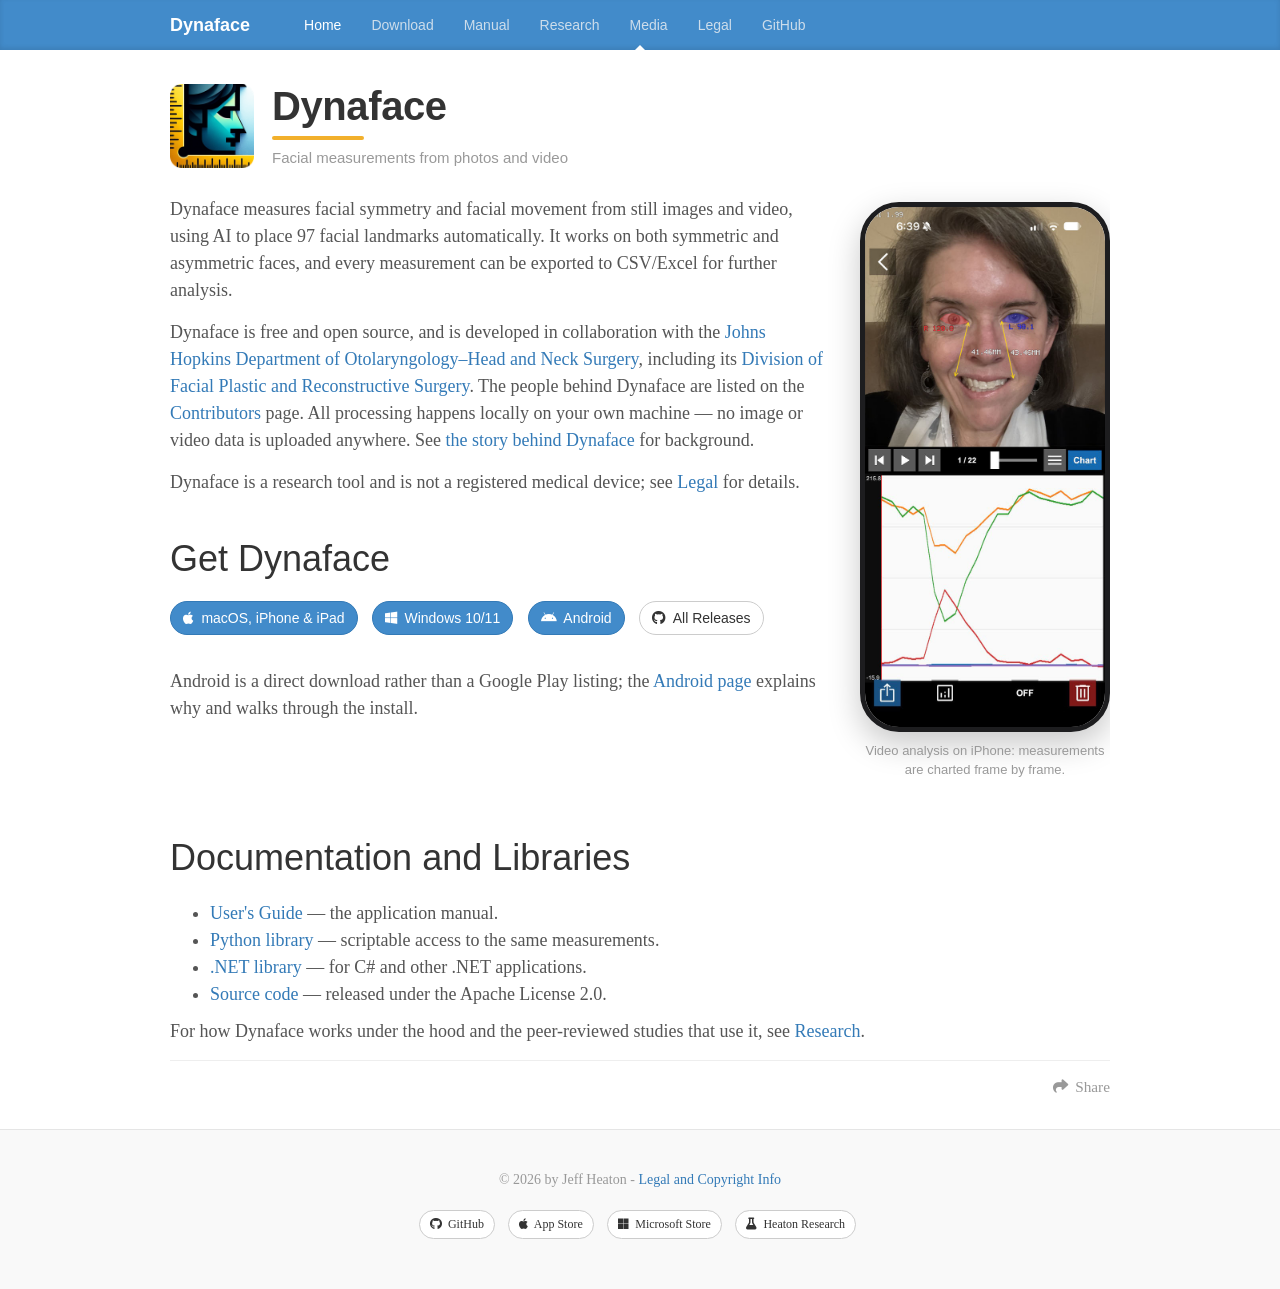
==== index.html @ 9b697000 "Deploy from hexo-dynaface jeffheaton/hexo-dynaface@c215b3b93eabadeb745409469013b3122d2bb8eb" ====
<!DOCTYPE html>
<html lang="en">
<head>
  <meta charset="utf-8">
  
  <title>Dynaface</title>
  <meta name="viewport" content="width=device-width, initial-scale=1">
  
  <meta name="description" content="Dynaface          Facial measurements from photos and video                     Video analysis on iPhone: measurements are charted frame by frame.    Dynaface measures facial symmetry and">
<meta property="og:type" content="website">
<meta property="og:title" content="Dynaface">
<meta property="og:url" content="https://www.dynaface.org/index.html">
<meta property="og:site_name" content="Dynaface">
<meta property="og:description" content="Dynaface          Facial measurements from photos and video                     Video analysis on iPhone: measurements are charted frame by frame.    Dynaface measures facial symmetry and">
<meta property="og:locale">
<meta property="og:image" content="https://www.dynaface.org/dynaface-title.jpg">
<meta property="article:published_time" content="2026-09-23T17:21:45.713Z">
<meta property="article:modified_time" content="2026-09-23T17:21:45.713Z">
<meta property="article:author" content="Jeff Heaton">
<meta name="twitter:card" content="summary">
<meta name="twitter:image" content="https://www.dynaface.org/dynaface-title.jpg">
<meta name="twitter:creator" content="@jeffheaton">
  
  
    
    <link rel="icon" href="/favicon.ico" sizes="any">
    <link rel="icon" type="image/png" sizes="32x32" href="/favicon-32x32.png">
    <link rel="icon" type="image/png" sizes="16x16" href="/favicon-16x16.png">
    <link rel="apple-touch-icon" sizes="180x180" href="/apple-touch-icon.png">
  
  
    <link rel="preconnect" href="https://fonts.googleapis.com">
    <link rel="preconnect" href="https://fonts.gstatic.com" crossorigin>
    <link href="https://fonts.googleapis.com/css?family=Source+Code+Pro&display=swap" rel="stylesheet">
  

  <meta name="theme-color" content="#428bca">
  
<script type="application/ld+json">{"@context":"https://schema.org","@graph":[{"@type":"WebSite","@id":"https://www.dynaface.org/#website","name":"Dynaface","url":"https://www.dynaface.org/","publisher":{"@id":"https://www.dynaface.org/#person"}},{"@type":"SoftwareApplication","@id":"https://www.dynaface.org/#software","name":"Dynaface","url":"https://www.dynaface.org/","applicationCategory":"HealthApplication","operatingSystem":"macOS, iOS, iPadOS, Windows 10, Windows 11","license":"https://www.apache.org/licenses/LICENSE-2.0","author":{"@id":"https://www.dynaface.org/#person"},"offers":{"@type":"Offer","price":"0","priceCurrency":"USD"},"sameAs":["https://github.com/jeffheaton/dynaface","https://apps.apple.com/us/app/dynaface/id6475224118","https://apps.microsoft.com/detail/9ng0gpsmktb2"]},{"@type":"Person","@id":"https://www.dynaface.org/#person","name":"Jeff Heaton","url":"https://www.heatonresearch.com/","jobTitle":"Computer Scientist","sameAs":["https://github.com/jeffheaton","https://www.linkedin.com/in/jeffheaton","https://scholar.google.com/citations?user=1jPGeg4AAAAJ"]}]}</script>

  
<link rel="stylesheet" href="/vendor/fontawesome/css/all.min.css">


  
  

  

  
<link rel="stylesheet" href="/css/styles.css">

  

<meta name="generator" content="Hexo 5.4.2"></head>

<body>
  <nav class="navbar navbar-inverse">
  <div class="container">
    <!-- Brand and toggle get grouped for better mobile display -->
    <div class="navbar-header">
      <button type="button" class="navbar-toggle collapsed" data-target="#main-menu-navbar" aria-controls="main-menu-navbar" aria-expanded="false" aria-label="Toggle navigation">
        <span class="sr-only">Toggle navigation</span>
        <span class="icon-bar"></span>
        <span class="icon-bar"></span>
        <span class="icon-bar"></span>
      </button>
      
        <a class="navbar-brand" href="/">Dynaface</a>
      
    </div>

    <!-- Collect the nav links, forms, and other content for toggling -->
    <div class="collapse navbar-collapse" id="main-menu-navbar">
      <ul class="nav navbar-nav">
        
          <li><a class="active"
                 href="/">Home</a></li>
        
          <li><a class=""
                 href="/#download">Download</a></li>
        
          <li><a class=""
                 target="_blank" rel="noopener" href="https://github.com/jeffheaton/dynaface/blob/main/dynaface-app/manual.md">Manual</a></li>
        
          <li><a class=""
                 href="/research/">Research</a></li>
        
          <li><a class=""
                 href="/media/">Media</a></li>
        
          <li><a class=""
                 href="/legal/">Legal</a></li>
        
          <li><a class=""
                 target="_blank" rel="noopener" href="https://github.com/jeffheaton/dynaface">GitHub</a></li>
        
      </ul>

      <!--
      <ul class="nav navbar-nav navbar-right">
        
      </ul>
      -->
    </div><!-- /.navbar-collapse -->
  </div><!-- /.container-fluid -->
</nav>

  <div class="container">
    
<div class="row">
    <div class="col-sm-12 blog-main">
      <article id="page-" class="article article-type-page" itemscope itemprop="blogPost">


  <div class="article-inner">

    <div class="article-entry" itemprop="articleBody">
      
        
<div class="site-lockup">
  <img class="site-lockup-mark" src="/dynaface-mark.png" alt="" width="192" height="192">
  <div class="site-lockup-text">
    <span class="site-lockup-name">Dynaface</span>
    <span class="site-lockup-rule"></span>
    <span class="site-lockup-tagline">Facial measurements from photos and video</span>
  </div>
</div>

<div class="home-intro">
<figure class="home-phone">
  <a target="_blank" rel="noopener" href="https://apps.apple.com/us/app/dynaface/id6475224118">
    <img src="/iphone-video-analysis.jpg" width="600" height="1301"
         alt="Dynaface on iPhone analyzing a video: facial landmarks are drawn on the current frame, and a chart below tracks the selected measurements across every frame.">
  </a>
  <figcaption>Video analysis on iPhone: measurements are charted frame by frame.</figcaption>
</figure>

<div class="home-intro-text">
<p>Dynaface measures facial symmetry and facial movement from still
images and video, using AI to place 97 facial landmarks automatically. It works
on both symmetric and asymmetric faces, and every measurement can be exported to
CSV/Excel for further analysis.</p>

<p>Dynaface is free and open source, and is developed in collaboration with
the
<a target="_blank" rel="noopener" href="https://www.hopkinsmedicine.org/otolaryngology">Johns Hopkins Department
of Otolaryngology&ndash;Head and Neck Surgery</a>, including its
<a target="_blank" rel="noopener" href="https://www.hopkinsmedicine.org/otolaryngology/specialty-areas/facial-plastic-reconstructive">Division
of Facial Plastic and Reconstructive Surgery</a>. The people behind Dynaface
are listed on the <a href="/contributors/">Contributors</a> page. All
processing happens locally on your own machine &mdash; no image or video data
is uploaded anywhere. See
<a href="/story/">the story behind Dynaface</a> for background.</p>

<p>Dynaface is a research tool and is not a registered medical device; see
<a href="/legal/">Legal</a> for details.</p>
</div>

<div class="home-download">
<h1 id="download">Get Dynaface</h1>

<ul class="list-inline download-buttons">
  <li><a class="btn btn-primary" target="_blank" rel="noopener" href="https://apps.apple.com/us/app/dynaface/id6475224118"><i class="fa-brands fa-apple"></i> macOS, iPhone &amp; iPad</a></li>
  <li><a class="btn btn-primary" target="_blank" rel="noopener" href="https://apps.microsoft.com/detail/9ng0gpsmktb2"><i class="fa-brands fa-windows"></i> Windows 10/11</a></li>
  <li><a class="btn btn-primary" href="/android/"><i class="fa-brands fa-android"></i> Android</a></li>
  <li><a class="btn btn-default" target="_blank" rel="noopener" href="https://github.com/jeffheaton/dynaface/releases"><i class="fa-brands fa-github"></i> All Releases</a></li>
</ul>

<p>Android is a direct download rather than a Google Play listing; the
<a href="/android/">Android page</a> explains why and walks through the install.</p>
</div>
</div>

<h1>Documentation and Libraries</h1>

<ul>
  <li><a target="_blank" rel="noopener" href="https://github.com/jeffheaton/dynaface/blob/main/dynaface-app/manual.md">User's Guide</a> &mdash; the application manual.</li>
  <li><a target="_blank" rel="noopener" href="https://github.com/jeffheaton/dynaface/tree/main/dynaface-lib-python">Python library</a> &mdash; scriptable access to the same measurements.</li>
  <li><a target="_blank" rel="noopener" href="https://github.com/jeffheaton/dynaface/tree/main/dynaface-lib-dotnet">.NET library</a> &mdash; for C# and other .NET applications.</li>
  <li><a target="_blank" rel="noopener" href="https://github.com/jeffheaton/dynaface">Source code</a> &mdash; released under the Apache License 2.0.</li>
</ul>

<p>For how Dynaface works under the hood and the peer-reviewed studies that use
it, see <a href="/research/">Research</a>.</p>

      
    </div>

    
      

    

    <footer class="article-footer">
      <a data-url="https://www.dynaface.org/index.html" data-id="cmuedee4g0003n8420qus3oxc" class="article-share-link">
        <i class="fa fa-share"></i> Share
      </a>
      

    </footer>
  </div>
  
    

  
</article>

    </div>
</div>

  </div>
  <footer class="blog-footer">
  <div class="container">
    <div id="footer-info" class="inner">
      &copy; 2026 by Jeff Heaton - <a href="/legal/">Legal and Copyright Info</a><br><br>
<ul class="list-inline banner-social-buttons">
  <li><a class="btn btn-default btn-sm" target="_blank" rel="noopener" href="https://github.com/jeffheaton/dynaface"><i class="fa-brands fa-github"></i> <span class="network-name">GitHub</span></a></li>
  <li><a class="btn btn-default btn-sm" target="_blank" rel="noopener" href="https://apps.apple.com/us/app/dynaface/id6475224118"><i class="fa-brands fa-apple"></i> <span class="network-name">App Store</span></a></li>
  <li><a class="btn btn-default btn-sm" target="_blank" rel="noopener" href="https://apps.microsoft.com/detail/9ng0gpsmktb2"><i class="fa-brands fa-microsoft"></i> <span class="network-name">Microsoft Store</span></a></li>
  <li><a class="btn btn-default btn-sm" target="_blank" rel="noopener" href="https://www.heatonresearch.com/"><i class="fa-solid fa-flask"></i> <span class="network-name">Heaton Research</span></a></li>
</ul>

    </div>
  </div>
</footer>

  







<script src="/js/script.js"></script>


</body>
</html>
---- css/styles.css ----
/* Concatenates the stylesheet files */
/**
 * Base styles: a minimal, hand-written replacement for Bootstrap 3.
 *
 * Implements only what this site actually uses (container, grid, navbar,
 * buttons, pagination, tables, a few utilities), keeping the original
 * Bootstrap class names so no content markup had to change.
 *
 * Colors live in CSS custom properties; a prefers-color-scheme media
 * query provides the dark palette.
 */

:root {
  color-scheme: light dark;
  --bg: #ffffff;
  --text: #555555;
  --heading: #333333;
  --link: #337ab7;
  --link-hover: #23527c;
  --muted: #999999;
  --border: #eeeeee;
  --border-strong: #dddddd;
  --code-fg: #c7254e;
  --code-bg: #eeeeee;
  --hl-bg: #ffffff;
  --hl-pre-bg: #eeeeee;
  --inset-bg: #f5f5f5;
  --footer-bg: #f9f9f9;
  --footer-border: #e5e5e5;
  --navbar-bg: #428bca;
  --navbar-fg: #cdddeb;
  --btn-default-fg: #333333;
  --btn-default-bg: #ffffff;
  --btn-default-bg-hover: #e6e6e6;
  --btn-default-border: #cccccc;
}

@media (prefers-color-scheme: dark) {
  :root {
    --bg: #14181d;
    --text: #b6bec7;
    --heading: #e4e9ee;
    --link: #7db3e8;
    --link-hover: #a7cdf2;
    --muted: #8a939c;
    --border: #262c33;
    --border-strong: #333b44;
    --code-fg: #e58fa5;
    --code-bg: #1f252c;
    --hl-bg: #14181d;
    --hl-pre-bg: #1f252c;
    --inset-bg: #1b2127;
    --footer-bg: #171c21;
    --footer-border: #262c33;
    --btn-default-fg: #d5dbe1;
    --btn-default-bg: #1b2127;
    --btn-default-bg-hover: #262e36;
    --btn-default-border: #3a434d;
  }
}

/* Reset & typography */

*,
*:before,
*:after {
  box-sizing: border-box;
}

html {
  font-size: 10px;
  -webkit-tap-highlight-color: rgba(0, 0, 0, 0);
}

body {
  margin: 0;
  font-size: 14px;
  line-height: 1.42857143;
  background-color: var(--bg);
}

img {
  vertical-align: middle;
  border: 0;
}

a {
  color: var(--link);
  text-decoration: none;
}
a:hover,
a:focus {
  color: var(--link-hover);
  text-decoration: underline;
}

h1 { font-size: 36px; }
h2 { font-size: 30px; }
h3 { font-size: 24px; }
h4 { font-size: 18px; }
h5 { font-size: 14px; }
h6 { font-size: 12px; }

.lead {
  margin-bottom: 20px;
  font-size: 21px;
  font-weight: 300;
  line-height: 1.4;
}

hr {
  margin-top: 20px;
  margin-bottom: 20px;
  border: 0;
  border-top: 1px solid var(--border);
}

blockquote {
  padding: 10px 20px;
  margin: 0 0 20px;
  font-size: 1.25em;
  border-left: 5px solid var(--border);
}

ul, ol {
  margin-top: 0;
  margin-bottom: 10px;
}

dl {
  margin-top: 0;
  margin-bottom: 20px;
}
dt {
  font-weight: bold;
}
dd {
  margin-left: 0;
}

/* Code */

code, pre, kbd, samp {
  font-family: "Source Code Pro", Menlo, Monaco, Consolas, "Courier New", monospace;
}

code {
  padding: 2px 4px;
  font-size: 90%;
  color: var(--code-fg);
  background-color: var(--code-bg);
  border-radius: 4px;
}

pre {
  display: block;
  padding: 9.5px;
  margin: 0 0 10px;
  font-size: 13px;
  line-height: 1.42857143;
  color: var(--text);
  word-break: break-all;
  word-wrap: break-word;
  background-color: var(--code-bg);
  border: 1px solid var(--border-strong);
  border-radius: 4px;
  overflow: auto;
}

pre code {
  padding: 0;
  font-size: inherit;
  color: inherit;
  background-color: transparent;
  border-radius: 0;
}

/* Layout: container & grid */

.container {
  margin-right: auto;
  margin-left: auto;
  padding-left: 15px;
  padding-right: 15px;
  width: 100%;
}
@media (min-width: 768px) {
  .container { width: 750px; }
}
@media (min-width: 992px) {
  .container { width: 970px; }
}

.row {
  display: flex;
  flex-wrap: wrap;
  margin-left: -15px;
  margin-right: -15px;
}

.col,
[class^="col-"],
[class*=" col-"] {
  position: relative;
  width: 100%;
  min-height: 1px;
  padding-left: 15px;
  padding-right: 15px;
}

.col {
  flex: 1 0 0%;
}

.col-xs-6 { flex: 0 0 50%; max-width: 50%; }

@media (min-width: 768px) {
  .col-sm-1  { flex: 0 0 8.33333333%;  max-width: 8.33333333%; }
  .col-sm-2  { flex: 0 0 16.66666667%; max-width: 16.66666667%; }
  .col-sm-3  { flex: 0 0 25%;          max-width: 25%; }
  .col-sm-4  { flex: 0 0 33.33333333%; max-width: 33.33333333%; }
  .col-sm-5  { flex: 0 0 41.66666667%; max-width: 41.66666667%; }
  .col-sm-6  { flex: 0 0 50%;          max-width: 50%; }
  .col-sm-7  { flex: 0 0 58.33333333%; max-width: 58.33333333%; }
  .col-sm-8  { flex: 0 0 66.66666667%; max-width: 66.66666667%; }
  .col-sm-9  { flex: 0 0 75%;          max-width: 75%; }
  .col-sm-10 { flex: 0 0 83.33333333%; max-width: 83.33333333%; }
  .col-sm-11 { flex: 0 0 91.66666667%; max-width: 91.66666667%; }
  .col-sm-12 { flex: 0 0 100%;         max-width: 100%; }
  .col-sm-offset-1 { margin-left: 8.33333333%; }
}
@media (min-width: 992px) {
  .col-md-4 { flex: 0 0 33.33333333%; max-width: 33.33333333%; }
}
@media (min-width: 1200px) {
  .col-lg-4 { flex: 0 0 33.33333333%; max-width: 33.33333333%; }
}

/* Navbar */

.navbar {
  position: relative;
  min-height: 50px;
  margin-bottom: 20px;
}
.navbar > .container {
  display: flex;
  flex-wrap: wrap;
  align-items: center;
}
.navbar-header {
  display: flex;
  align-items: center;
  justify-content: space-between;
  width: 100%;
}
.navbar-brand {
  order: -1; /* brand renders left of the toggle despite DOM order */
  padding: 15px;
  margin-left: -15px;
  font-size: 18px;
  line-height: 20px;
}
.navbar-brand:hover,
.navbar-brand:focus {
  text-decoration: none;
}
.navbar-toggle {
  padding: 9px 10px;
  margin: 8px 0;
  background-color: transparent;
  background-image: none;
  border: 1px solid transparent;
  border-radius: 4px;
  cursor: pointer;
}
.navbar-toggle .icon-bar {
  display: block;
  width: 22px;
  height: 2px;
  border-radius: 1px;
}
.navbar-toggle .icon-bar + .icon-bar {
  margin-top: 4px;
}
.navbar-collapse {
  display: none;
  flex-basis: 100%;
}
.navbar-collapse.in {
  display: block;
}
.navbar-nav {
  margin: 0;
  padding: 0;
  list-style: none;
}
.navbar-nav > li > a {
  display: block;
  padding: 10px 15px;
  line-height: 20px;
}
.navbar-nav > li > a:hover,
.navbar-nav > li > a:focus {
  text-decoration: none;
}
@media (min-width: 768px) {
  .navbar-header {
    width: auto;
  }
  .navbar-toggle {
    display: none;
  }
  .navbar-collapse {
    display: flex !important;
    flex-basis: auto;
    flex: 1;
    align-items: center;
  }
  .navbar-nav {
    display: flex;
  }
  .navbar-nav > li > a {
    padding-top: 15px;
    padding-bottom: 15px;
  }
  .navbar-right {
    margin-left: auto;
  }
}

/* Nav pills (prev/next post navigation) */

.nav {
  margin: 0;
  padding: 0;
  list-style: none;
}
.nav > li > a {
  display: block;
  padding: 10px 15px;
}
.nav > li > a:hover,
.nav > li > a:focus {
  text-decoration: none;
}
@media (min-width: 768px) {
  .nav-justified {
    display: flex;
  }
  .nav-justified > li {
    flex: 1;
  }
  .nav-justified > li > a {
    text-align: center;
  }
}

/* Buttons */

.btn {
  display: inline-block;
  padding: 6px 12px;
  margin-bottom: 0;
  font-size: 14px;
  font-weight: normal;
  line-height: 1.42857143;
  text-align: center;
  white-space: nowrap;
  vertical-align: middle;
  cursor: pointer;
  border: 1px solid transparent;
  border-radius: 4px;
  user-select: none;
}
.btn:hover,
.btn:focus {
  text-decoration: none;
}
.btn-default {
  color: var(--btn-default-fg);
  background-color: var(--btn-default-bg);
  border-color: var(--btn-default-border);
}
.btn-default:hover,
.btn-default:focus {
  color: var(--btn-default-fg);
  background-color: var(--btn-default-bg-hover);
}
.btn-primary {
  color: #ffffff;
  background-color: #428bca;
  border-color: #337ab7;
}
.btn-primary:hover,
.btn-primary:focus {
  color: #ffffff;
  background-color: #3071a9;
  border-color: #285e8e;
}
.btn-sm {
  padding: 5px 10px;
  font-size: 12px;
}

/* Pagination */

.pagination {
  display: inline-flex;
  padding-left: 0;
  margin: 20px 0;
  list-style: none;
}
.pagination > li > a,
.pagination > li > span {
  display: block;
  padding: 6px 12px;
  margin-left: -1px;
  line-height: 1.42857143;
  white-space: nowrap;
  color: var(--link);
  background-color: var(--bg);
  border: 1px solid var(--border-strong);
}
.pagination > li > a:hover,
.pagination > li > a:focus {
  color: var(--link-hover);
  background-color: var(--inset-bg);
  text-decoration: none;
}
.pagination > .active > a,
.pagination > .active > span {
  color: #ffffff;
  background-color: #428bca;
  border-color: #428bca;
  cursor: default;
}
.pagination > .disabled > a,
.pagination > .disabled > span {
  color: var(--muted);
  background-color: var(--bg);
  cursor: not-allowed;
}

/* Tables */

.table {
  width: 100%;
  max-width: 100%;
  margin-bottom: 15px;
  border-collapse: collapse;
  border-spacing: 0;
}
.table th,
.table td {
  padding: 8px;
  text-align: left;
  vertical-align: top;
  border-top: 1px solid var(--border-strong);
}
.table thead th {
  border-top: 0;
  border-bottom: 2px solid var(--border-strong);
}
.table-responsive {
  min-height: 0.01%;
  overflow-x: auto;
  margin-bottom: 15px;
}
.table-responsive .table {
  margin-bottom: 0;
}

/* Utilities */

.img-responsive {
  display: block;
  max-width: 100%;
  height: auto;
}
.center-block {
  display: block;
  margin-left: auto;
  margin-right: auto;
}
.pull-left { float: left; }
.pull-right { float: right; }
.list-inline {
  padding-left: 0;
  margin-left: -5px;
  list-style: none;
}
.list-inline > li {
  display: inline-block;
  padding-left: 5px;
  padding-right: 5px;
}
.thumbnail {
  display: block;
  padding: 4px;
  margin-bottom: 20px;
  line-height: 1.42857143;
  background-color: var(--bg);
  border: 1px solid var(--border-strong);
  border-radius: 4px;
}
.sr-only {
  position: absolute;
  width: 1px;
  height: 1px;
  margin: -1px;
  padding: 0;
  overflow: hidden;
  clip: rect(0, 0, 0, 0);
  border: 0;
}

/**
 * Base Hexo and Theme styles
 *
 * This stylesheet is meant to give a baseline style
 * for the built-in Hexo tags and theme markdown. They shouldn't need
 * to change as often as the styles in `custom.css` (in theory).
 */

/* Globals */

.left, .alignleft {
  float: left;
}
.right, .alignright {
  float: right;
}

/* Sidebar */

.sidebar-module-list-count {
  padding-left: 5px;
}
.sidebar-module-list-count:before { content: "("; }
.sidebar-module-list-count:after { content: ")"; }

/* Articles */

.article-entry {
  overflow: hidden; /* fixes problems on small width devices */
}

.article-meta {
  margin-bottom: 20px;
}
.article-meta > * {
  display: inline-block;
  margin-right: 15px;
}

.article-date:before,
.article-author:before,
.article-category-link:before {
  display: inline-block;
  font-family: "Font Awesome 6 Free";
  font-weight: 900;
  margin-right: 0.25em;
  text-rendering: auto;
  -webkit-font-smoothing: antialiased;
}
.article-date:before { content: "\f073"; }
.article-author:before { content: "\f007"; }
.article-category-link:before { content: "\f07b"; }

/* blockquote */
.article-entry blockquote footer cite {
  display: inline-block;
}
.article-entry blockquote footer cite::before {
  content: "~";
  padding: 0px 0.5em;
}

.article-entry .pullquote.right {
  margin-right: 0.5em;
  margin-left: 1em;
}
.article-entry .pullquote {
  text-align: left;
  width: 45%;
  margin: 0;
}

/* article tags */
.article-tag-list {
  margin: 0;
  padding: 0;
  list-style-type: none;
}
.article-tag-list-item {
  display: inline-block;
  margin-right: 15px;
}
.article-tag-list-link:before {
  display: inline-block;
  font-family: "Font Awesome 6 Free";
  font-weight: 900;
  content: "\f02b";
  margin-right: 0.25em;
  text-rendering: auto;
  -webkit-font-smoothing: antialiased;
}

.article-footer {
  border-top: 1px solid var(--border);
  padding-top: 15px;
}

.article-comment-link { display: inline-block; }
.article-share-link {
  cursor: pointer;
  float: right;
  margin-left: 20px;
}

/* prev/next navigation between articles */
#article-nav {
  margin-top: 30px;
}
#article-nav>li {
  padding: 2px;
  font-size: 0.8em;
}
#article-nav>li>a {
  border: 1px solid var(--link);
}
#article-nav>li>a:hover {
  border: 1px solid var(--link-hover);
}
.article-nav-link-wrap .fa {
  margin: 4px 0;
}

/* article media */

.article-entry img,
.article-entry video {
  max-width: 100%;
  height: auto;
  display: block;
  margin: auto;
}
.article-entry .caption {
  color: var(--muted);
  display: block;
  font-size: 0.9em;
  margin-top: 0.5em;
  position: relative;
  text-align: center;
}
.article-entry .video-container {
  position: relative;
  padding-top: 56.25%;
  height: 0;
  overflow: hidden;
}
.article-entry .video-container iframe,
.article-entry .video-container object,
.article-entry .video-container embed {
  position: absolute;
  top: 0;
  left: 0;
  width: 100%;
  height: 100%;
  margin-top: 0;
}

.article-gallery {
  padding-top: 15px;
  border-top: 1px solid var(--border);
}

/* Archives */

.archive-year-wrap {
  border-bottom: 1px solid var(--border);
  font-size: 2em;
}
.archive-article {
  margin: 30px 0;
}
.archive-article h1 {
  margin: 0;
  font-size: 1.3em;
}

/** Callout Styles */

.bs-callout {
  padding: 20px;
  margin: 20px 0;
  border: 1px solid var(--border);
  border-left-width: 5px;
  border-radius: 3px;
}
.bs-callout h4,
.bs-callout .fa {
  margin-top: 0;
  margin-bottom: 5px;
}
.bs-callout p:last-child {
  margin-bottom: 0;
}
.bs-callout code {
  border-radius: 3px;
}
.bs-callout+.bs-callout {
  margin-top: -5px;
}
.bs-callout-default {
  border-left-color: #777;
}
.bs-callout-default h4,
.bs-callout-default .fa {
  color: #777;
}
.bs-callout-primary {
  border-left-color: #428bca;
}
.bs-callout-primary h4,
.bs-callout-primary .fa {
  color: #428bca;
}
.bs-callout-success {
  border-left-color: #5cb85c;
}
.bs-callout-success h4,
.bs-callout-success .fa {
  color: #5cb85c;
}
.bs-callout-danger {
  border-left-color: #d9534f;
}
.bs-callout-danger h4,
.bs-callout-danger .fa {
  color: #d9534f;
}
.bs-callout-warning {
  border-left-color: #f0ad4e;
}
.bs-callout-warning h4,
.bs-callout-warning .fa {
  color: #f0ad4e;
}
.bs-callout-info {
  border-left-color: #5bc0de;
}
.bs-callout-info h4,
.bs-callout-info .fa {
  color: #5bc0de;
}

/*
 * Social media sharing module
 */
.article-share-box {
  position: absolute;
  display: none;
  background: var(--bg);
  -webkit-box-shadow: 1px 2px 10px rgba(0,0,0,0.2);
  box-shadow: 1px 2px 10px rgba(0,0,0,0.2);
  -webkit-border-radius: 3px;
  border-radius: 3px;
  margin-left: -145px;
  overflow: hidden;
  z-index: 1;
}
.article-share-box.on {
  display: block;
}
.article-share-input {
  width: 100%;
  background: none;
  -webkit-box-sizing: border-box;
  -moz-box-sizing: border-box;
  box-sizing: border-box;
  font: 14px "Helvetica Neue", Helvetica, Arial, sans-serif;
  padding: 0 15px;
  color: var(--text);
  outline: none;
  border: 1px solid var(--border-strong);
  -webkit-border-radius: 3px 3px 0 0;
  border-radius: 3px 3px 0 0;
  height: 36px;
  line-height: 36px;
}
.article-share-links {
  zoom: 1;
  background: #eee;
  line-height: normal;
}
.article-share-links:before,
.article-share-links:after {
  content: "";
  display: table;
}
.article-share-links:after {
  clear: both;
}
.article-share-twitter,
.article-share-facebook,
.article-share-pinterest {
  width: 50px;
  height: 36px;
  display: block;
  float: left;
  position: relative;
  color: #999;
  text-shadow: none;
}
.article-share-twitter:before,
.article-share-facebook:before,
.article-share-pinterest:before {
  font-size: 20px;
  font-family: "Font Awesome 6 Brands";
  font-weight: 400;
  width: 20px;
  height: 20px;
  position: absolute;
  top: 50%;
  left: 50%;
  margin-top: -10px;
  margin-left: -10px;
  text-align: center;
}
.article-share-twitter:hover,
.article-share-facebook:hover,
.article-share-pinterest:hover {
  color: #fff;
}
.article-share-twitter:before {
  content: "\e61b";
}
.article-share-twitter:hover {
  background: #000000;
}
.article-share-facebook:before {
  content: "\f09a";
}
.article-share-facebook:hover {
  background: #3b5998;
  }
.article-share-pinterest:before {
  content: "\f0d2";
}
.article-share-pinterest:hover {
  background: #cb2027;
  }

/** Highlight.js Styles (Syntax Highlighting) */

.highlight {
  display: block;
  background: var(--hl-bg);
  color: #333333;
  overflow-x: auto;
  margin-bottom: 15px;
}

.highlight .gutter pre {
  border: 0;
  text-align: right;
  padding-right: 10px;
  background-color: transparent;
}
.highlight .code {
  width: 100%;
}

.highlight figcaption {
  font-size: .8em;
  color: #999;
}
.highlight figcaption a {
  float: right;
}

.highlight table {
  margin: 0;
  width: 100%;
}

.highlight pre {
  margin: 0;
  background-color: var(--hl-pre-bg);
  border: 0;
}

.highlight .comment,
.highlight .meta {
  color: #969896;
}

.highlight .string,
.highlight .value,
.highlight .variable,
.highlight .template-variable,
.highlight .strong,
.highlight .emphasis,
.highlight .quote,
.highlight .inheritance,
.highlight.ruby .symbol,
.highlight.xml .cdata {
  color: #df5000;
}

.highlight .keyword,
.highlight .selector-tag,
.highlight .type,
.highlight.javascript .function {
  color: #a71d5d;
}

.highlight .number,
.highlight .preprocessor,
.highlight .built_in,
.highlight .params,
.highlight .constant,
.highlight .literal,
.highlight .symbol,
.highlight .bullet,
.highlight .attribute,
.highlight.css .hexcolor {
  color: #0086b3;
}

.highlight .section,
.highlight .header,
.highlight .name,
.highlight .function,
.highlight.python .decorator,
.highlight.python .title,
.highlight.ruby .function .title,
.highlight.ruby .title .keyword,
.highlight.perl .sub,
.highlight.javascript .title,
.highlight.coffeescript .title {
  color: #63a35c;
}

.highlight .tag,
.highlight .regexp {
  color: #333333;
}

.highlight .title,
.highlight .attr,
.highlight .selector-id,
.highlight .selector-class,
.highlight .selector-attr,
.highlight .selector-pseudo,
.highlight.ruby .constant,
.highlight.xml .tag .title,
.highlight.xml .pi,
.highlight.xml .doctype,
.highlight.html .doctype,
.highlight.css .id,
.highlight.css .class,
.highlight.css .pseudo,
.highlight .class,
.highlight.ruby .class .title,
.highlight.css .rules .attribute {
  color: #795da3;
}

.highlight .addition {
  color: #55a532;
  background-color: #eaffea;
}

.highlight .deletion {
  color: #bd2c00;
  background-color: #ffecec;
}

.highlight .link {
  text-decoration: underline;
}

.article-entry .highlight .line {
  height: 22.400000000000002px;
}

/* Dark-mode token palette (GitHub-dark style) */
@media (prefers-color-scheme: dark) {
  .highlight { color: #c9d1d9; }
  .highlight .comment,
  .highlight .meta { color: #8b949e; }
  .highlight .string,
  .highlight .value,
  .highlight .variable,
  .highlight .template-variable,
  .highlight .strong,
  .highlight .emphasis,
  .highlight .quote,
  .highlight .inheritance,
  .highlight.ruby .symbol,
  .highlight.xml .cdata { color: #ffa657; }
  .highlight .keyword,
  .highlight .selector-tag,
  .highlight .type,
  .highlight.javascript .function { color: #ff7b72; }
  .highlight .number,
  .highlight .preprocessor,
  .highlight .built_in,
  .highlight .params,
  .highlight .constant,
  .highlight .literal,
  .highlight .symbol,
  .highlight .bullet,
  .highlight .attribute,
  .highlight.css .hexcolor { color: #79c0ff; }
  .highlight .section,
  .highlight .header,
  .highlight .name,
  .highlight .function,
  .highlight.python .decorator,
  .highlight.python .title,
  .highlight.ruby .function .title,
  .highlight.ruby .title .keyword,
  .highlight.perl .sub,
  .highlight.javascript .title,
  .highlight.coffeescript .title { color: #7ee787; }
  .highlight .tag,
  .highlight .regexp { color: #c9d1d9; }
  .highlight .title,
  .highlight .attr,
  .highlight .selector-id,
  .highlight .selector-class,
  .highlight .selector-attr,
  .highlight .selector-pseudo,
  .highlight.ruby .constant,
  .highlight.xml .tag .title,
  .highlight.xml .pi,
  .highlight.xml .doctype,
  .highlight.html .doctype,
  .highlight.css .id,
  .highlight.css .class,
  .highlight.css .pseudo,
  .highlight .class,
  .highlight.ruby .class .title,
  .highlight.css .rules .attribute { color: #d2a8ff; }
  .highlight .addition { color: #aff5b4; background-color: #033a16; }
  .highlight .deletion { color: #ffdcd7; background-color: #67060c; }
}

/**
 * Custom Bootstrap and Theme Overrides
 *
 * Bootstrap designers: Feel free to remove all of the styles in this
 * file to start a fresh new design. Most of the critical/functional
 * styles are found within the other CSS files, with this one included last.
 *
 * Bootstrap and Hexo markdown style overrides would typically happen here.
 */

/* Globals */

body {
  font-family: Georgia, "Times New Roman", Times, serif;
  color: var(--text);
}

h1, .h1,
h2, .h2,
h3, .h3,
h4, .h4,
h5, .h5,
h6, .h6 {
  margin-top: 1em;
  margin-bottom: 15px;
  font-family: "Helvetica Neue", Helvetica, Arial, sans-serif;
  font-weight: normal;
  color: var(--heading);
}

p {
  margin: 0 0 15px;
}

code {
  background-color: var(--code-bg);
  font-size: 16px;
}

.fa, .fa-brands, .fa-solid { margin-right: 0.25em; }

/* Buttons */
.btn {
  border-radius: 30px;
}
.btn-primary {
  background-color: #428bca;
  border-color: #337ab7;
}
.nav-pills>li>a {
  border-radius: 30px;
}

/*
 * Masthead for nav
 */

.navbar {
  background-color: #428bca;
  -webkit-box-shadow: inset 0 -2px 5px rgba(0,0,0,.1);
          box-shadow: inset 0 -2px 5px rgba(0,0,0,.1);
}

.navbar-inverse { border: 0; }

.navbar-inverse .navbar-toggle {
  border-color: #cdddeb;
}
.navbar-inverse .navbar-toggle .icon-bar {
  background-color: #cdddeb;
}

.navbar-inverse .navbar-toggle:focus,
.navbar-inverse .navbar-toggle:hover {
  background-color: #65A2D6;
}

.navbar-brand {
  font-family: "Helvetica Neue", Helvetica, Arial, sans-serif;
  font-weight: 600;
  margin-right: 24px;
}
.navbar-inverse .navbar-brand {
  color: #fff;
}
.navbar-inverse .navbar-brand:hover,
.navbar-inverse .navbar-brand:focus {
  color: #fff;
}
.navbar-nav>li>a {
  font-family: "Helvetica Neue", Helvetica, Arial, sans-serif;
}
.navbar-inverse .navbar-nav>li>a {
  color: #cdddeb;
  font-weight: 500;
}
.navbar-inverse .navbar-nav>li>a:hover,
.navbar-inverse .navbar-nav>li>a:focus {
  color: #fff;
}

.navbar-inverse .navbar-collapse,
.navbar-inverse .navbar-form {
  border-color: #cdddeb;
}

.navbar-inverse .navbar-nav>li>a.active {
  color: #fff;
}

@media (min-width: 768px) {
  .navbar {
    border-radius: 0;
    min-height: 40px;
  }

  .navbar-nav>li>a {
    padding-top: 10px;
    padding-bottom: 10px;
  }

  .navbar-inverse .navbar-nav>li>a.active:after {
    position: absolute;
    bottom: 0;
    left: 50%;
    width: 0;
    height: 0;
    margin-left: -5px;
    vertical-align: middle;
    content: " ";
    border-right: 5px solid transparent;
    border-bottom: 5px solid;
    border-left: 5px solid transparent;
  }
}

/*
 * Blog header and description
 */

.blog-header {
  padding-bottom: 20px;
}
.blog-title {
  margin-top: 30px;
  margin-bottom: 0;
  font-size: 60px;
  font-weight: normal;
}
.blog-description {
  font-size: 20px;
  color: var(--muted);
}

/*
 * Main column and sidebar layout
 */

.blog-main {
  font-size: 18px;
  line-height: 1.5;
}
.blog-main > article:last-of-type {
  margin-bottom: 30px;
}

/* Sidebar modules for boxing content */
.sidebar-module {
  padding: 15px;
  margin: 0 -15px 15px;
}
.sidebar-module h4 {
  margin-top: 0;
  margin-bottom: 10px;
}
.sidebar-module-inset {
  padding: 15px;
  background-color: var(--inset-bg);
  border-radius: 4px;
}
.sidebar-module-inset p:last-child,
.sidebar-module-inset ul:last-child,
.sidebar-module-inset ol:last-child {
  margin-bottom: 0;
}

.sidebar-module-list {
  padding-left: 0;
  list-style: none;
}
.sidebar-module-list-child {
  padding-left: 25px;
}


/*
 * Blog posts
 */

.article {
  margin-bottom: 60px;
}

.article-header h1 {
  margin-top: 0;
  margin-bottom: 5px;
}
.article-header h1 a {
  color: var(--heading);
}
.article-header h1 a:hover {
  color: var(--link-hover);
  text-decoration: none;
}

.article-meta {
  margin-bottom: 20px;
  color: var(--muted);
  font-size: 0.9em;
}
.article-meta > * {
  display: inline-block;
  margin-right: 15px;
}
.article-meta a {
  color: inherit;
}

.article-entry .article-more-link {
  margin: 15px 0;
}
.article-entry .thumbnail .caption {
  padding: 0;
}
.article-entry>*:last-child {
  margin-bottom: 15px;
}

/* article footer content */
.article-footer {
  font-size: 0.85em;
  border-top: 1px solid var(--border);
  padding-top: 15px;
}
.article-footer:after { /* clearfix */
  content: " ";
  visibility: hidden;
  display: block;
  height: 0;
  clear: both;
}
.article-footer a {
  color: var(--muted);
  text-decoration: none;
}
.article-footer a:hover {
  color: var(--text);
  text-decoration: underline;
}

/*
 * Archives
 */

.archives-wrap {
  margin-bottom: 30px;
}

.archive-year-wrap a,
.archive-article .article-datetime a {
  color: var(--heading);
  text-decoration: none;
}

.archive-article .article-datetime a {
  color: var(--muted);
  text-decoration: none;
}

/*
 * Pagination
 */
#page-nav {
  text-align: center;
}
#page-nav .pagination {
  margin-top: 0;
  margin-bottom: 30px;
}
#page-nav .pagination .active>* {
  background-color: #428bca;
  border-color: #428bca;
}
#page-nav .pagination>li:last-child>* {
  border-top-right-radius: 30px;
  border-bottom-right-radius: 30px;
}
#page-nav .pagination>li:first-child>* {
  border-top-left-radius: 30px;
  border-bottom-left-radius: 30px;
}

/*
 * Footer
 */

.blog-footer {
  padding: 40px 0;
  color: var(--muted);
  text-align: center;
  background-color: var(--footer-bg);
  border-top: 1px solid var(--footer-border);
}
.blog-footer p:last-child {
  margin-bottom: 0;
}


/* Custom */

/*
 * Dynaface landing page
 */

/* Home page logo lockup.
   Modeled on the Play Store feature graphic: app icon, wordmark, amber rule,
   tagline. The wordmark is live text rather than bitmap art so it stays sharp
   at any size and remains selectable/indexable. Colors come from the theme
   variables so it survives the dark-mode media query in base.css; the amber
   accent is sampled from the store graphic and reads on both. */
.site-lockup {
  display: flex;
  align-items: center;
  gap: 18px;
  margin: 14px 0 28px;
}
.article-entry img.site-lockup-mark {
  display: block;
  width: 84px;
  height: 84px;
  margin: 0;
  flex: none;
}
.site-lockup-text {
  display: flex;
  flex-direction: column;
  align-items: flex-start;
}
.site-lockup-name {
  font-family: "Helvetica Neue", Helvetica, Arial, sans-serif;
  font-size: 40px;
  font-weight: 700;
  line-height: 1.05;
  letter-spacing: -0.01em;
  color: var(--heading);
}
.site-lockup-rule {
  display: block;
  width: 92px;
  height: 4px;
  border-radius: 2px;
  background-color: #f2b02c;
  margin: 9px 0 8px;
}
.site-lockup-tagline {
  font-family: "Helvetica Neue", Helvetica, Arial, sans-serif;
  font-size: 15px;
  line-height: 1.3;
  color: var(--muted);
}

@media (max-width: 480px) {
  .site-lockup { gap: 14px; }
  .article-entry img.site-lockup-mark { width: 64px; height: 64px; }
  .site-lockup-name { font-size: 30px; }
  .site-lockup-tagline { font-size: 14px; }
}

/* Home page phone screenshot.
   An App Store iPhone screenshot floated beside the intro and download
   sections; the dark border and rounded corners stand in for a device frame
   without a bitmap mockup. Below the tablet breakpoint the section becomes a
   flex column so the phone can sit between the intro and the download buttons
   instead of pushing the intro down the page. */
.home-intro {
  display: flow-root; /* contain the float so it never overlaps the next section */
}
.home-phone {
  float: right;
  width: 250px;
  margin: 6px 0 16px 32px;
}
.home-phone a {
  display: block;
}
.article-entry .home-phone img {
  display: block;
  width: 100%;
  height: auto;
  margin: 0;
  border: 5px solid #1d1d1f;
  border-radius: 39px;
  background-color: #1d1d1f;
  box-shadow: 0 12px 32px rgba(0, 0, 0, 0.22), 0 0 0 1px rgba(255, 255, 255, 0.06);
}
.home-phone figcaption {
  margin-top: 10px;
  font-family: "Helvetica Neue", Helvetica, Arial, sans-serif;
  font-size: 13px;
  line-height: 1.4;
  color: var(--muted);
  text-align: center;
}

@media (min-width: 768px) and (max-width: 991px) {
  .home-phone {
    width: 210px;
    margin-left: 24px;
  }
  .article-entry .home-phone img {
    border-radius: 33px;
  }
}

@media (max-width: 767px) {
  .home-intro {
    display: flex;
    flex-direction: column;
  }
  .home-intro-text { order: 0; }
  .home-phone {
    order: 1;
    float: none;
    width: 220px;
    max-width: 70%;
    margin: 4px auto 22px;
  }
  .article-entry .home-phone img {
    border-radius: 35px;
  }
  .home-download { order: 2; }
}

.download-buttons {
  margin-bottom: 25px;
}
.download-buttons > li {
  padding-bottom: 8px;
}
.download-buttons .btn {
  font-family: "Helvetica Neue", Helvetica, Arial, sans-serif;
}

/*
 * Story page (/story/): the Post-Dispatch photograph and excerpt
 */
.article-entry .story-photo {
  margin: 4px 0 26px;
}
.article-entry .story-photo img {
  width: 100%;
  height: auto;
  border-radius: 6px;
}
.story-photo figcaption {
  margin-top: 8px;
  font-family: "Helvetica Neue", Helvetica, Arial, sans-serif;
  font-size: 13px;
  line-height: 1.4;
  color: var(--muted);
}
/* The excerpt keeps body size (base.css enlarges blockquotes) and borrows the
   amber rule from the logo lockup. */
.story-excerpt {
  margin: 26px 0;
  padding: 4px 0 4px 24px;
  font-size: 1em;
  border-left: 5px solid #f2b02c;
}
.story-excerpt p:last-child {
  margin-bottom: 0;
}
.story-omission {
  color: var(--muted);
}
.story-source {
  font-family: "Helvetica Neue", Helvetica, Arial, sans-serif;
  font-size: 15px;
  line-height: 1.5;
  color: var(--muted);
}

/*
 * Contributors page (/contributors/)
 */
.contributor-list {
  list-style: none;
  padding-left: 0;
  margin: 0 0 30px;
}
.contributor-list > li {
  margin-bottom: 22px;
}
.contributor-name {
  display: block;
  font-family: "Helvetica Neue", Helvetica, Arial, sans-serif;
  font-size: 20px;
  font-weight: 600;
  line-height: 1.3;
}
.contributor-title,
.contributor-affiliation {
  display: block;
}
.contributor-affiliation {
  color: var(--muted);
}
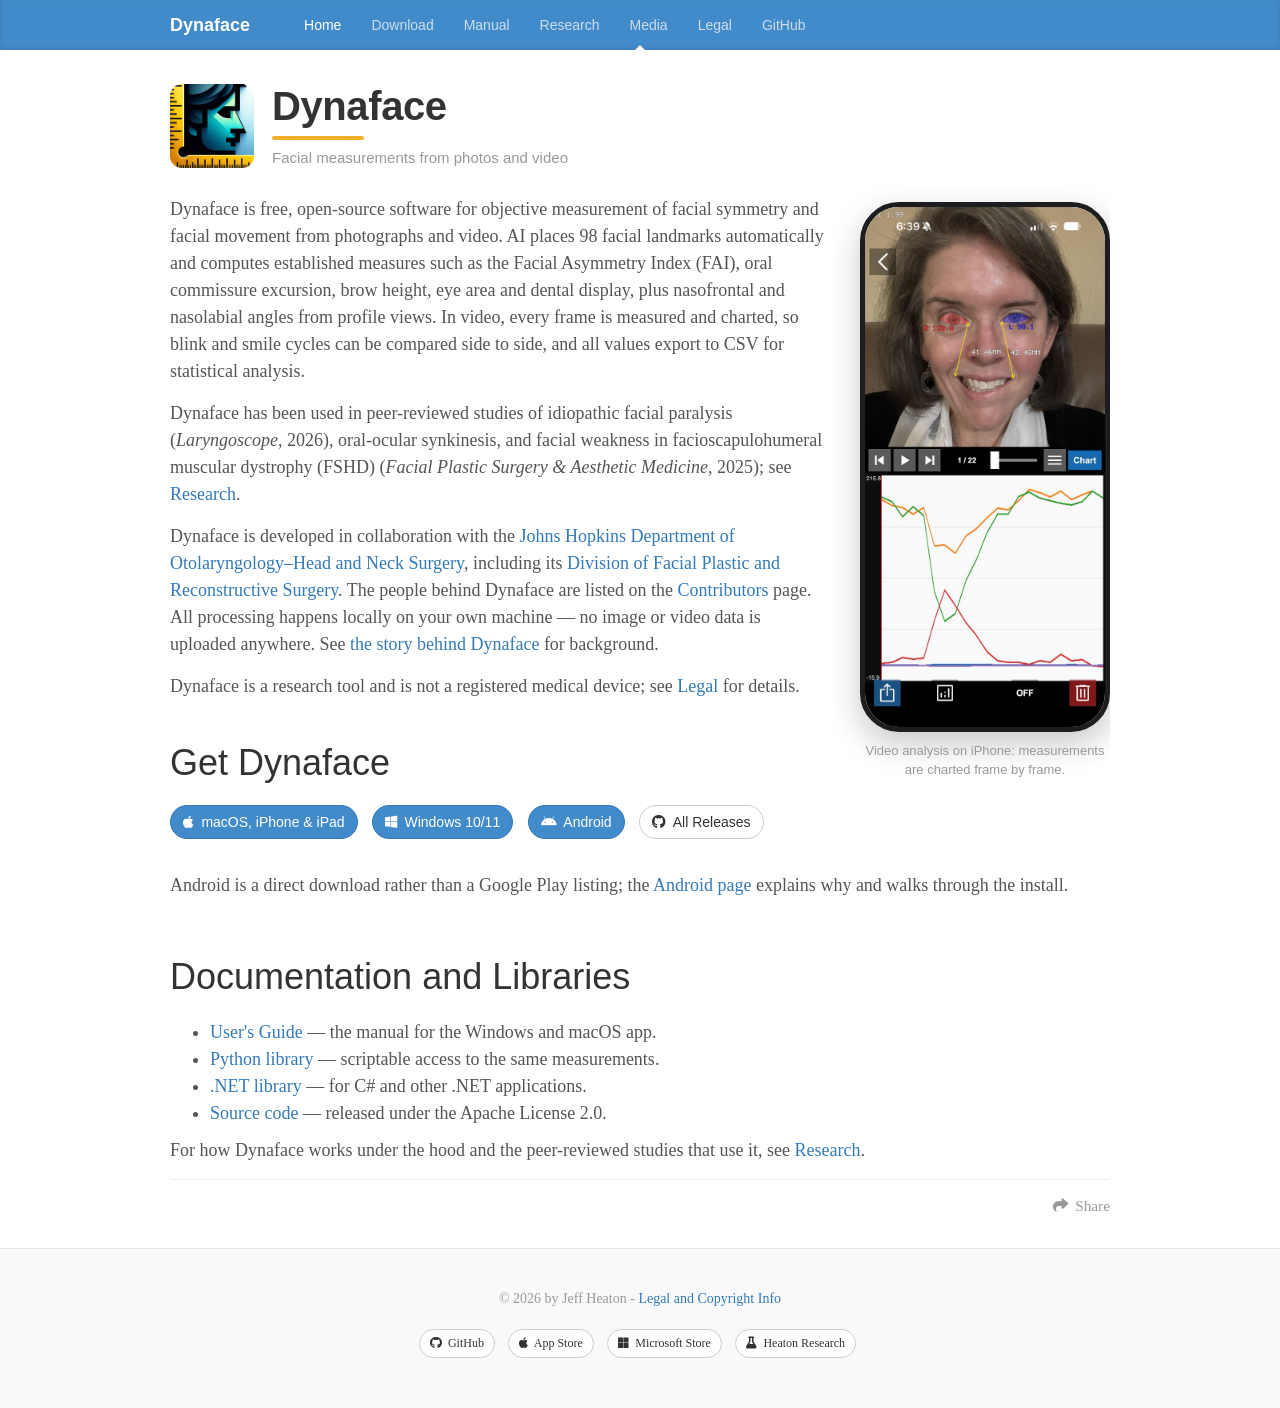
==== commit 98715251: "Deploy from hexo-dynaface jeffheaton/hexo-dynaface@2358af80840f36dd7a283a3c3d715dcba774384d" ====
--- a/index.html
+++ b/index.html
@@ -3,19 +3,19 @@
 <head>
   <meta charset="utf-8">
   
-  <title>Dynaface</title>
+  <title>Dynaface: Facial Symmetry Measurement from Photos and Video</title>
   <meta name="viewport" content="width=device-width, initial-scale=1">
   
-  <meta name="description" content="Dynaface          Facial measurements from photos and video                     Video analysis on iPhone: measurements are charted frame by frame.    Dynaface measures facial symmetry and">
+  <meta name="description" content="Free, open-source software that measures facial symmetry and movement from photos and video. Used in peer-reviewed facial paralysis research at Johns Hopkins.">
 <meta property="og:type" content="website">
-<meta property="og:title" content="Dynaface">
-<meta property="og:url" content="https://www.dynaface.org/index.html">
+<meta property="og:title" content="Dynaface: Facial Symmetry Measurement from Photos and Video">
+<meta property="og:url" content="https://www.dynaface.org/">
 <meta property="og:site_name" content="Dynaface">
-<meta property="og:description" content="Dynaface          Facial measurements from photos and video                     Video analysis on iPhone: measurements are charted frame by frame.    Dynaface measures facial symmetry and">
+<meta property="og:description" content="Free, open-source software that measures facial symmetry and movement from photos and video. Used in peer-reviewed facial paralysis research at Johns Hopkins.">
 <meta property="og:locale">
 <meta property="og:image" content="https://www.dynaface.org/dynaface-title.jpg">
-<meta property="article:published_time" content="2026-09-23T17:21:45.713Z">
-<meta property="article:modified_time" content="2026-09-23T17:21:45.713Z">
+<meta property="article:published_time" content="2026-10-09T19:45:50.551Z">
+<meta property="article:modified_time" content="2026-10-09T19:45:50.551Z">
 <meta property="article:author" content="Jeff Heaton">
 <meta name="twitter:card" content="summary">
 <meta name="twitter:image" content="https://www.dynaface.org/dynaface-title.jpg">
@@ -36,7 +36,7 @@
 
   <meta name="theme-color" content="#428bca">
   
-<script type="application/ld+json">{"@context":"https://schema.org","@graph":[{"@type":"WebSite","@id":"https://www.dynaface.org/#website","name":"Dynaface","url":"https://www.dynaface.org/","publisher":{"@id":"https://www.dynaface.org/#person"}},{"@type":"SoftwareApplication","@id":"https://www.dynaface.org/#software","name":"Dynaface","url":"https://www.dynaface.org/","applicationCategory":"HealthApplication","operatingSystem":"macOS, iOS, iPadOS, Windows 10, Windows 11","license":"https://www.apache.org/licenses/LICENSE-2.0","author":{"@id":"https://www.dynaface.org/#person"},"offers":{"@type":"Offer","price":"0","priceCurrency":"USD"},"sameAs":["https://github.com/jeffheaton/dynaface","https://apps.apple.com/us/app/dynaface/id6475224118","https://apps.microsoft.com/detail/9ng0gpsmktb2"]},{"@type":"Person","@id":"https://www.dynaface.org/#person","name":"Jeff Heaton","url":"https://www.heatonresearch.com/","jobTitle":"Computer Scientist","sameAs":["https://github.com/jeffheaton","https://www.linkedin.com/in/jeffheaton","https://scholar.google.com/citations?user=1jPGeg4AAAAJ"]}]}</script>
+<script type="application/ld+json">{"@context":"https://schema.org","@graph":[{"@type":"WebSite","@id":"https://www.dynaface.org/#website","name":"Dynaface","url":"https://www.dynaface.org/","publisher":{"@id":"https://www.dynaface.org/#person"}},{"@type":"SoftwareApplication","@id":"https://www.dynaface.org/#software","name":"Dynaface","url":"https://www.dynaface.org/","description":"Dynaface measures facial symmetry from images and video using AI-based facial landmark detection. It is a research tool, not a registered medical device.","applicationCategory":"MultimediaApplication","applicationSubCategory":"Facial symmetry measurement","operatingSystem":"macOS, iOS, iPadOS, Android, Windows 10, Windows 11","featureList":["Automatic detection of 98 facial landmarks","Facial Asymmetry Index (FAI)","Oral commissure excursion","Brow height, eye area, and dental display symmetry","Profile analysis: nasofrontal angle, nasolabial angle, nasal tip projection","Frame-by-frame video analysis with measurement charts","CSV export of every measurement","On-device processing; no images or video are uploaded"],"screenshot":"https://www.dynaface.org/iphone-video-analysis.jpg","softwareHelp":{"@type":"CreativeWork","url":"https://github.com/jeffheaton/dynaface/blob/main/dynaface-app/manual-app.md"},"license":"https://www.apache.org/licenses/LICENSE-2.0","author":{"@id":"https://www.dynaface.org/#person"},"offers":{"@type":"Offer","price":"0","priceCurrency":"USD"},"sameAs":["https://github.com/jeffheaton/dynaface","https://apps.apple.com/us/app/dynaface/id6475224118","https://apps.microsoft.com/detail/9ng0gpsmktb2","https://pypi.org/project/dynaface/","https://www.nuget.org/packages/Dynaface"]},{"@type":"Person","@id":"https://www.dynaface.org/#person","name":"Jeff Heaton","url":"https://www.heatonresearch.com/","jobTitle":"Computer Scientist","sameAs":["https://github.com/jeffheaton","https://www.linkedin.com/in/jeffheaton","https://scholar.google.com/citations?user=1jPGeg4AAAAJ"]},{"@type":"ScholarlyArticle","@id":"https://doi.org/10.1002/lary.70417","name":"Associations of AI-based facial metrics with patient-reported outcomes in idiopathic facial paralysis","url":"https://doi.org/10.1002/lary.70417","datePublished":"2026","isPartOf":{"@type":"Periodical","name":"Laryngoscope"},"mentions":{"@id":"https://www.dynaface.org/#software"}},{"@type":"ScholarlyArticle","@id":"https://doi.org/10.1177/26893614251395737","name":"Use of dynamic, automated facial analysis in quantifying oral-ocular synkinesis","url":"https://doi.org/10.1177/26893614251395737","datePublished":"2025","isPartOf":{"@type":"Periodical","name":"Facial Plastic Surgery & Aesthetic Medicine"},"mentions":{"@id":"https://www.dynaface.org/#software"}},{"@type":"ScholarlyArticle","@id":"https://doi.org/10.1177/26893614251407675","name":"Facial weakness in facioscapulohumeral muscular dystrophy: Objective and patient-reported measures to guide reconstructive interventions","url":"https://doi.org/10.1177/26893614251407675","datePublished":"2025","isPartOf":{"@type":"Periodical","name":"Facial Plastic Surgery & Aesthetic Medicine"},"mentions":{"@id":"https://www.dynaface.org/#software"}}]}</script>
 
   
 <link rel="stylesheet" href="/vendor/fontawesome/css/all.min.css">
@@ -81,7 +81,7 @@
                  href="/#download">Download</a></li>
         
           <li><a class=""
-                 target="_blank" rel="noopener" href="https://github.com/jeffheaton/dynaface/blob/main/dynaface-app/manual.md">Manual</a></li>
+                 target="_blank" rel="noopener" href="https://github.com/jeffheaton/dynaface/blob/main/dynaface-app/manual-app.md">Manual</a></li>
         
           <li><a class=""
                  href="/research/">Research</a></li>
@@ -137,13 +137,21 @@
 </figure>
 
 <div class="home-intro-text">
-<p>Dynaface measures facial symmetry and facial movement from still
-images and video, using AI to place 97 facial landmarks automatically. It works
-on both symmetric and asymmetric faces, and every measurement can be exported to
-CSV/Excel for further analysis.</p>
-
-<p>Dynaface is free and open source, and is developed in collaboration with
-the
+<p>Dynaface is free, open-source software for objective measurement of facial
+symmetry and facial movement from photographs and video. AI places 98 facial
+landmarks automatically and computes established measures such as the Facial
+Asymmetry Index (FAI), oral commissure excursion, brow height, eye area and
+dental display, plus nasofrontal and nasolabial angles from profile views. In
+video, every frame is measured and charted, so blink and smile cycles can be
+compared side to side, and all values export to CSV for statistical analysis.</p>
+
+<p>Dynaface has been used in peer-reviewed studies of idiopathic facial
+paralysis (<em>Laryngoscope</em>, 2026), oral-ocular synkinesis, and facial
+weakness in facioscapulohumeral muscular dystrophy (FSHD) (<em>Facial Plastic
+Surgery &amp; Aesthetic Medicine</em>, 2025); see
+<a href="/research/">Research</a>.</p>
+
+<p>Dynaface is developed in collaboration with the
 <a target="_blank" rel="noopener" href="https://www.hopkinsmedicine.org/otolaryngology">Johns Hopkins Department
 of Otolaryngology&ndash;Head and Neck Surgery</a>, including its
 <a target="_blank" rel="noopener" href="https://www.hopkinsmedicine.org/otolaryngology/specialty-areas/facial-plastic-reconstructive">Division
@@ -175,7 +183,7 @@
 <h1>Documentation and Libraries</h1>
 
 <ul>
-  <li><a target="_blank" rel="noopener" href="https://github.com/jeffheaton/dynaface/blob/main/dynaface-app/manual.md">User's Guide</a> &mdash; the application manual.</li>
+  <li><a target="_blank" rel="noopener" href="https://github.com/jeffheaton/dynaface/blob/main/dynaface-app/manual-app.md">User's Guide</a> &mdash; the manual for the Windows and macOS app.</li>
   <li><a target="_blank" rel="noopener" href="https://github.com/jeffheaton/dynaface/tree/main/dynaface-lib-python">Python library</a> &mdash; scriptable access to the same measurements.</li>
   <li><a target="_blank" rel="noopener" href="https://github.com/jeffheaton/dynaface/tree/main/dynaface-lib-dotnet">.NET library</a> &mdash; for C# and other .NET applications.</li>
   <li><a target="_blank" rel="noopener" href="https://github.com/jeffheaton/dynaface">Source code</a> &mdash; released under the Apache License 2.0.</li>
@@ -193,7 +201,7 @@
     
 
     <footer class="article-footer">
-      <a data-url="https://www.dynaface.org/index.html" data-id="cmuedee4g0003n8420qus3oxc" class="article-share-link">
+      <a data-url="https://www.dynaface.org/" data-id="cmv1dlbjs0003lj4cfgg11nj5" class="article-share-link">
         <i class="fa fa-share"></i> Share
       </a>
       
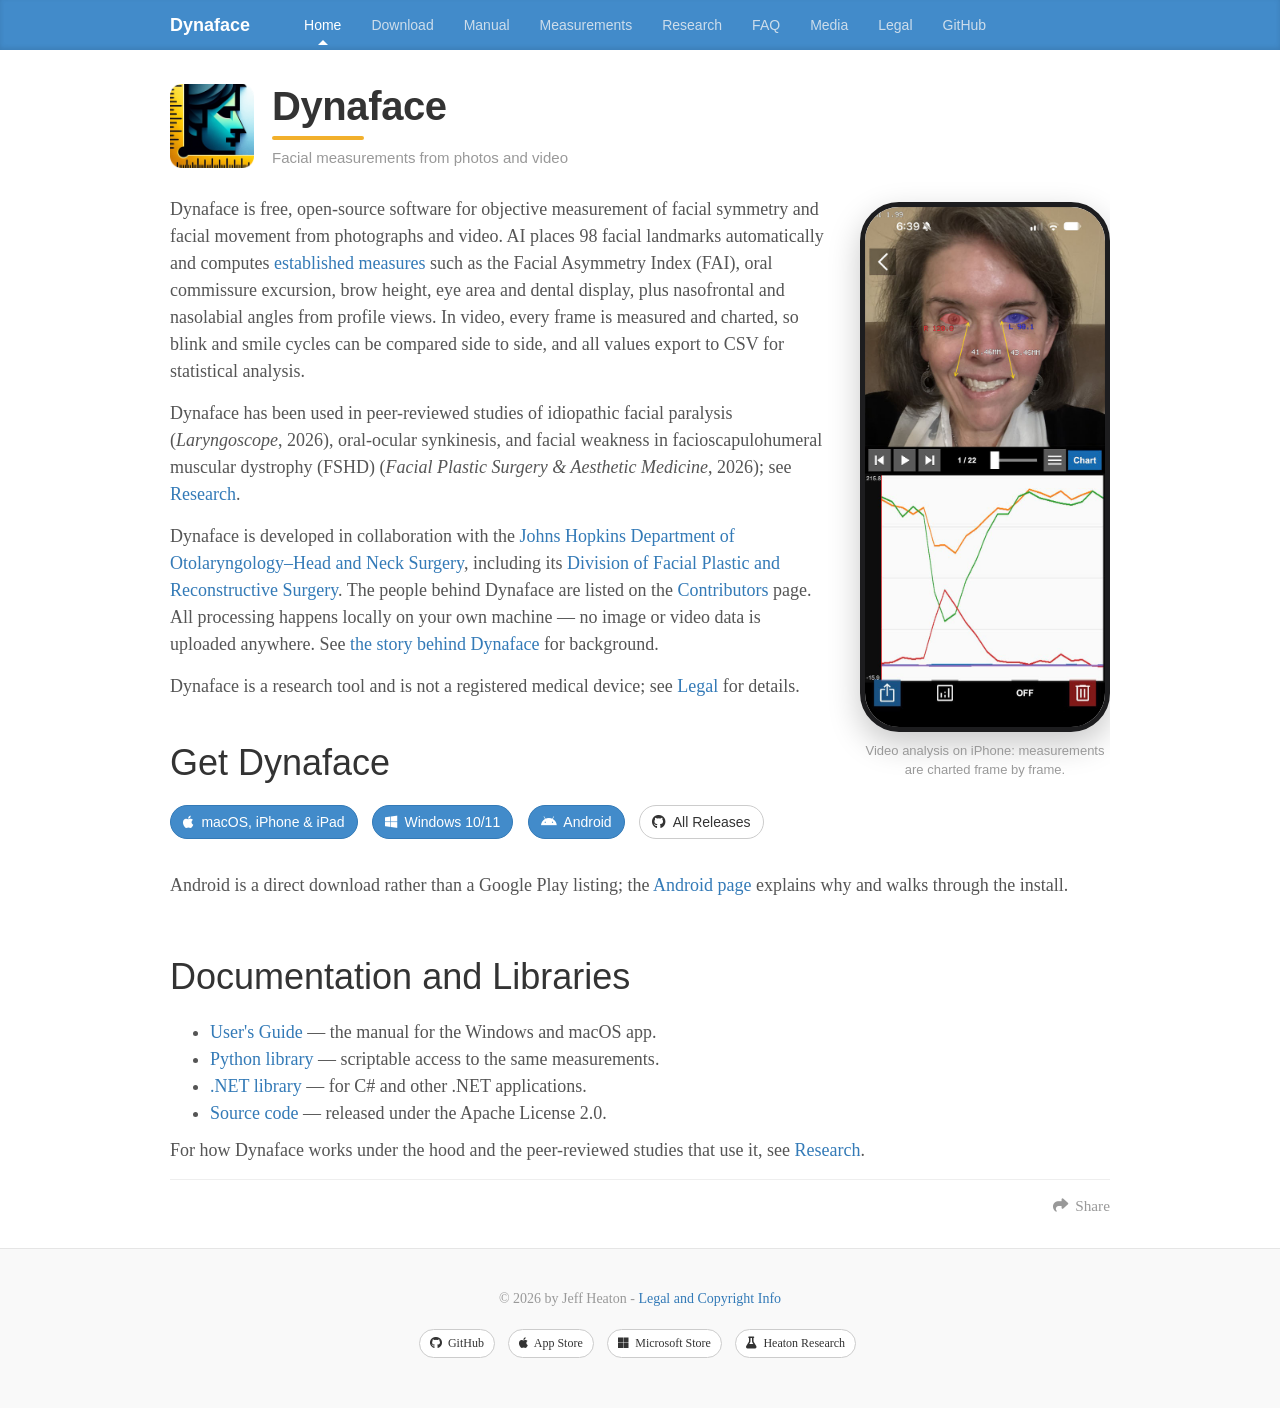
==== commit 50710968: "Deploy from hexo-dynaface jeffheaton/hexo-dynaface@3654d525af5a3019e7c1f058edadd1f1aa78c28a" ====
--- a/index.html
+++ b/index.html
@@ -14,8 +14,8 @@
 <meta property="og:description" content="Free, open-source software that measures facial symmetry and movement from photos and video. Used in peer-reviewed facial paralysis research at Johns Hopkins.">
 <meta property="og:locale">
 <meta property="og:image" content="https://www.dynaface.org/dynaface-title.jpg">
-<meta property="article:published_time" content="2026-10-09T19:45:50.551Z">
-<meta property="article:modified_time" content="2026-10-09T19:45:50.551Z">
+<meta property="article:published_time" content="2026-10-09T20:02:35.704Z">
+<meta property="article:modified_time" content="2026-10-09T20:02:35.704Z">
 <meta property="article:author" content="Jeff Heaton">
 <meta name="twitter:card" content="summary">
 <meta name="twitter:image" content="https://www.dynaface.org/dynaface-title.jpg">
@@ -36,7 +36,7 @@
 
   <meta name="theme-color" content="#428bca">
   
-<script type="application/ld+json">{"@context":"https://schema.org","@graph":[{"@type":"WebSite","@id":"https://www.dynaface.org/#website","name":"Dynaface","url":"https://www.dynaface.org/","publisher":{"@id":"https://www.dynaface.org/#person"}},{"@type":"SoftwareApplication","@id":"https://www.dynaface.org/#software","name":"Dynaface","url":"https://www.dynaface.org/","description":"Dynaface measures facial symmetry from images and video using AI-based facial landmark detection. It is a research tool, not a registered medical device.","applicationCategory":"MultimediaApplication","applicationSubCategory":"Facial symmetry measurement","operatingSystem":"macOS, iOS, iPadOS, Android, Windows 10, Windows 11","featureList":["Automatic detection of 98 facial landmarks","Facial Asymmetry Index (FAI)","Oral commissure excursion","Brow height, eye area, and dental display symmetry","Profile analysis: nasofrontal angle, nasolabial angle, nasal tip projection","Frame-by-frame video analysis with measurement charts","CSV export of every measurement","On-device processing; no images or video are uploaded"],"screenshot":"https://www.dynaface.org/iphone-video-analysis.jpg","softwareHelp":{"@type":"CreativeWork","url":"https://github.com/jeffheaton/dynaface/blob/main/dynaface-app/manual-app.md"},"license":"https://www.apache.org/licenses/LICENSE-2.0","author":{"@id":"https://www.dynaface.org/#person"},"offers":{"@type":"Offer","price":"0","priceCurrency":"USD"},"sameAs":["https://github.com/jeffheaton/dynaface","https://apps.apple.com/us/app/dynaface/id6475224118","https://apps.microsoft.com/detail/9ng0gpsmktb2","https://pypi.org/project/dynaface/","https://www.nuget.org/packages/Dynaface"]},{"@type":"Person","@id":"https://www.dynaface.org/#person","name":"Jeff Heaton","url":"https://www.heatonresearch.com/","jobTitle":"Computer Scientist","sameAs":["https://github.com/jeffheaton","https://www.linkedin.com/in/jeffheaton","https://scholar.google.com/citations?user=1jPGeg4AAAAJ"]},{"@type":"ScholarlyArticle","@id":"https://doi.org/10.1002/lary.70417","name":"Associations of AI-based facial metrics with patient-reported outcomes in idiopathic facial paralysis","url":"https://doi.org/10.1002/lary.70417","datePublished":"2026","isPartOf":{"@type":"Periodical","name":"Laryngoscope"},"mentions":{"@id":"https://www.dynaface.org/#software"}},{"@type":"ScholarlyArticle","@id":"https://doi.org/10.1177/26893614251395737","name":"Use of dynamic, automated facial analysis in quantifying oral-ocular synkinesis","url":"https://doi.org/10.1177/26893614251395737","datePublished":"2025","isPartOf":{"@type":"Periodical","name":"Facial Plastic Surgery & Aesthetic Medicine"},"mentions":{"@id":"https://www.dynaface.org/#software"}},{"@type":"ScholarlyArticle","@id":"https://doi.org/10.1177/26893614251407675","name":"Facial weakness in facioscapulohumeral muscular dystrophy: Objective and patient-reported measures to guide reconstructive interventions","url":"https://doi.org/10.1177/26893614251407675","datePublished":"2025","isPartOf":{"@type":"Periodical","name":"Facial Plastic Surgery & Aesthetic Medicine"},"mentions":{"@id":"https://www.dynaface.org/#software"}}]}</script>
+<script type="application/ld+json">{"@context":"https://schema.org","@graph":[{"@type":"WebSite","@id":"https://www.dynaface.org/#website","name":"Dynaface","url":"https://www.dynaface.org/","publisher":{"@id":"https://www.dynaface.org/#person"}},{"@type":"SoftwareApplication","@id":"https://www.dynaface.org/#software","name":"Dynaface","url":"https://www.dynaface.org/","description":"Dynaface measures facial symmetry from images and video using AI-based facial landmark detection. It is a research tool, not a registered medical device.","applicationCategory":"MultimediaApplication","applicationSubCategory":"Facial symmetry measurement","operatingSystem":"macOS, iOS, iPadOS, Android, Windows 10, Windows 11","featureList":["Automatic detection of 98 facial landmarks","Facial Asymmetry Index (FAI)","Oral commissure excursion","Brow height, eye area, and dental display symmetry","Profile analysis: nasofrontal angle, nasolabial angle, nasal tip projection","Frame-by-frame video analysis with measurement charts","CSV export of every measurement","On-device processing; no images or video are uploaded"],"screenshot":"https://www.dynaface.org/iphone-video-analysis.jpg","softwareHelp":{"@type":"CreativeWork","url":"https://github.com/jeffheaton/dynaface/blob/main/dynaface-app/manual-app.md"},"license":"https://www.apache.org/licenses/LICENSE-2.0","author":{"@id":"https://www.dynaface.org/#person"},"offers":{"@type":"Offer","price":"0","priceCurrency":"USD"},"sameAs":["https://github.com/jeffheaton/dynaface","https://apps.apple.com/us/app/dynaface/id6475224118","https://apps.microsoft.com/detail/9ng0gpsmktb2","https://pypi.org/project/dynaface/","https://www.nuget.org/packages/Dynaface"]},{"@type":"Person","@id":"https://www.dynaface.org/#person","name":"Jeff Heaton","url":"https://www.heatonresearch.com/","jobTitle":"Computer Scientist","sameAs":["https://github.com/jeffheaton","https://www.linkedin.com/in/jeffheaton","https://scholar.google.com/citations?user=1jPGeg4AAAAJ"]},{"@type":"ScholarlyArticle","@id":"https://doi.org/10.1002/lary.70417","name":"Associations of AI-based facial metrics with patient-reported outcomes in idiopathic facial paralysis","url":"https://doi.org/10.1002/lary.70417","datePublished":"2026","isPartOf":{"@type":"Periodical","name":"Laryngoscope"},"mentions":{"@id":"https://www.dynaface.org/#software"}},{"@type":"ScholarlyArticle","@id":"https://doi.org/10.1177/26893614251395737","name":"Use of dynamic, automated facial analysis in quantifying oral-ocular synkinesis","url":"https://doi.org/10.1177/26893614251395737","datePublished":"2026","isPartOf":{"@type":"Periodical","name":"Facial Plastic Surgery & Aesthetic Medicine"},"mentions":{"@id":"https://www.dynaface.org/#software"}},{"@type":"ScholarlyArticle","@id":"https://doi.org/10.1177/26893614251407675","name":"Facial weakness in facioscapulohumeral muscular dystrophy: Objective and patient-reported measures to guide reconstructive interventions","url":"https://doi.org/10.1177/26893614251407675","datePublished":"2026","isPartOf":{"@type":"Periodical","name":"Facial Plastic Surgery & Aesthetic Medicine"},"mentions":{"@id":"https://www.dynaface.org/#software"}}]}</script>
 
   
 <link rel="stylesheet" href="/vendor/fontawesome/css/all.min.css">
@@ -84,7 +84,13 @@
                  target="_blank" rel="noopener" href="https://github.com/jeffheaton/dynaface/blob/main/dynaface-app/manual-app.md">Manual</a></li>
         
           <li><a class=""
+                 href="/measurements/">Measurements</a></li>
+        
+          <li><a class=""
                  href="/research/">Research</a></li>
+        
+          <li><a class=""
+                 href="/faq/">FAQ</a></li>
         
           <li><a class=""
                  href="/media/">Media</a></li>
@@ -139,7 +145,8 @@
 <div class="home-intro-text">
 <p>Dynaface is free, open-source software for objective measurement of facial
 symmetry and facial movement from photographs and video. AI places 98 facial
-landmarks automatically and computes established measures such as the Facial
+landmarks automatically and computes <a href="/measurements/">established
+measures</a> such as the Facial
 Asymmetry Index (FAI), oral commissure excursion, brow height, eye area and
 dental display, plus nasofrontal and nasolabial angles from profile views. In
 video, every frame is measured and charted, so blink and smile cycles can be
@@ -148,7 +155,7 @@
 <p>Dynaface has been used in peer-reviewed studies of idiopathic facial
 paralysis (<em>Laryngoscope</em>, 2026), oral-ocular synkinesis, and facial
 weakness in facioscapulohumeral muscular dystrophy (FSHD) (<em>Facial Plastic
-Surgery &amp; Aesthetic Medicine</em>, 2025); see
+Surgery &amp; Aesthetic Medicine</em>, 2026); see
 <a href="/research/">Research</a>.</p>
 
 <p>Dynaface is developed in collaboration with the
@@ -201,7 +208,7 @@
     
 
     <footer class="article-footer">
-      <a data-url="https://www.dynaface.org/" data-id="cmv1dlbjs0003lj4cfgg11nj5" class="article-share-link">
+      <a data-url="https://www.dynaface.org/" data-id="cmv1e6vos0004oy4c5bpe20c5" class="article-share-link">
         <i class="fa fa-share"></i> Share
       </a>
       
--- a/css/styles.css
+++ b/css/styles.css
@@ -1169,6 +1169,9 @@
   .navbar-nav>li>a {
     padding-top: 10px;
     padding-bottom: 10px;
+    /* Anchor the active-page caret (a.active:after) under its own link
+       rather than the middle of the navbar. */
+    position: relative;
   }
 
   .navbar-inverse .navbar-nav>li>a.active:after {
@@ -1186,6 +1189,16 @@
   }
 }
 
+/* Between Bootstrap's sm and md breakpoints the full menu is wider than the
+   750px container and wraps onto a second row; tighter link padding keeps it
+   on one line. */
+@media (min-width: 768px) and (max-width: 991px) {
+  .navbar-nav>li>a {
+    padding-left: 8px;
+    padding-right: 8px;
+  }
+}
+
 /*
  * Blog header and description
  */
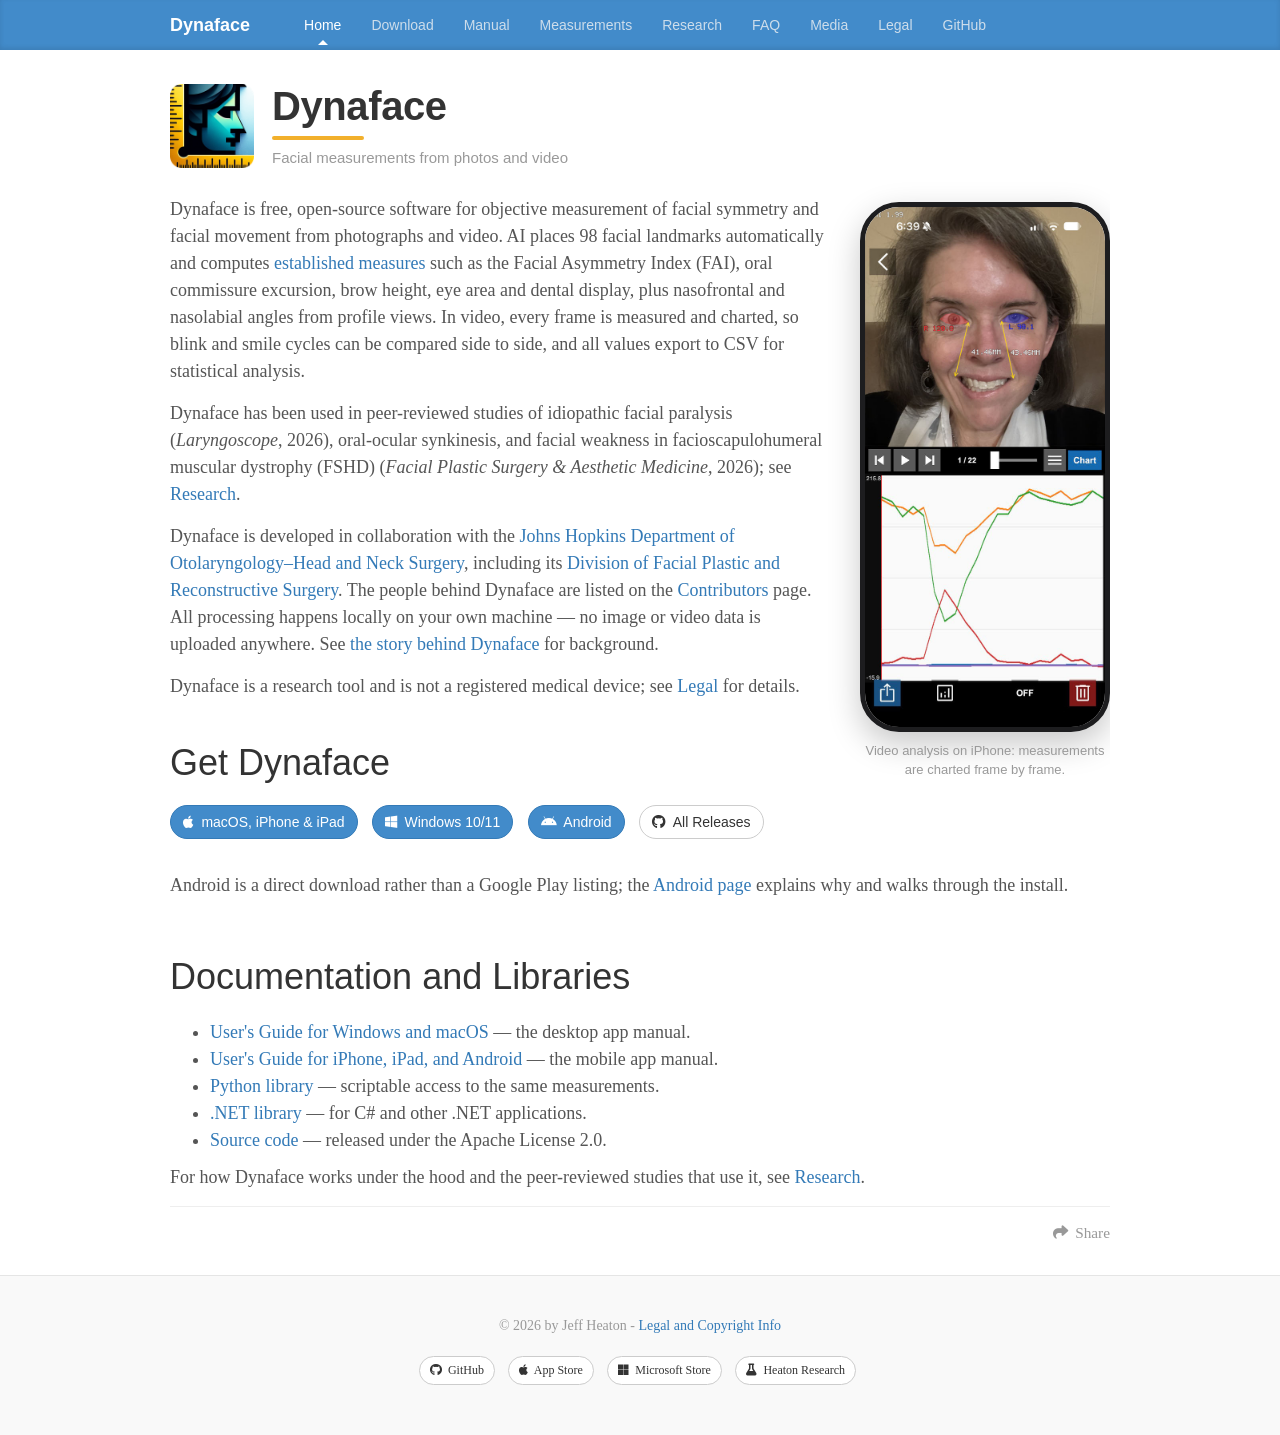
==== commit 93b8dcdd: "Deploy from hexo-dynaface jeffheaton/hexo-dynaface@7a9c60a2c33292b382174489eeba2b7ab2867e32" ====
--- a/index.html
+++ b/index.html
@@ -14,8 +14,8 @@
 <meta property="og:description" content="Free, open-source software that measures facial symmetry and movement from photos and video. Used in peer-reviewed facial paralysis research at Johns Hopkins.">
 <meta property="og:locale">
 <meta property="og:image" content="https://www.dynaface.org/dynaface-title.jpg">
-<meta property="article:published_time" content="2026-10-09T20:02:35.704Z">
-<meta property="article:modified_time" content="2026-10-09T20:02:35.704Z">
+<meta property="article:published_time" content="2026-10-09T20:10:34.254Z">
+<meta property="article:modified_time" content="2026-10-09T20:10:34.254Z">
 <meta property="article:author" content="Jeff Heaton">
 <meta name="twitter:card" content="summary">
 <meta name="twitter:image" content="https://www.dynaface.org/dynaface-title.jpg">
@@ -190,7 +190,8 @@
 <h1>Documentation and Libraries</h1>
 
 <ul>
-  <li><a target="_blank" rel="noopener" href="https://github.com/jeffheaton/dynaface/blob/main/dynaface-app/manual-app.md">User's Guide</a> &mdash; the manual for the Windows and macOS app.</li>
+  <li><a target="_blank" rel="noopener" href="https://github.com/jeffheaton/dynaface/blob/main/dynaface-app/manual-app.md">User's Guide for Windows and macOS</a> &mdash; the desktop app manual.</li>
+  <li><a target="_blank" rel="noopener" href="https://github.com/jeffheaton/dynaface/blob/main/dynaface-app/manual-mobile.md">User's Guide for iPhone, iPad, and Android</a> &mdash; the mobile app manual.</li>
   <li><a target="_blank" rel="noopener" href="https://github.com/jeffheaton/dynaface/tree/main/dynaface-lib-python">Python library</a> &mdash; scriptable access to the same measurements.</li>
   <li><a target="_blank" rel="noopener" href="https://github.com/jeffheaton/dynaface/tree/main/dynaface-lib-dotnet">.NET library</a> &mdash; for C# and other .NET applications.</li>
   <li><a target="_blank" rel="noopener" href="https://github.com/jeffheaton/dynaface">Source code</a> &mdash; released under the Apache License 2.0.</li>
@@ -208,7 +209,7 @@
     
 
     <footer class="article-footer">
-      <a data-url="https://www.dynaface.org/" data-id="cmv1e6vos0004oy4c5bpe20c5" class="article-share-link">
+      <a data-url="https://www.dynaface.org/" data-id="cmv1eh4aq0004nl4c402b3fc2" class="article-share-link">
         <i class="fa fa-share"></i> Share
       </a>
       
